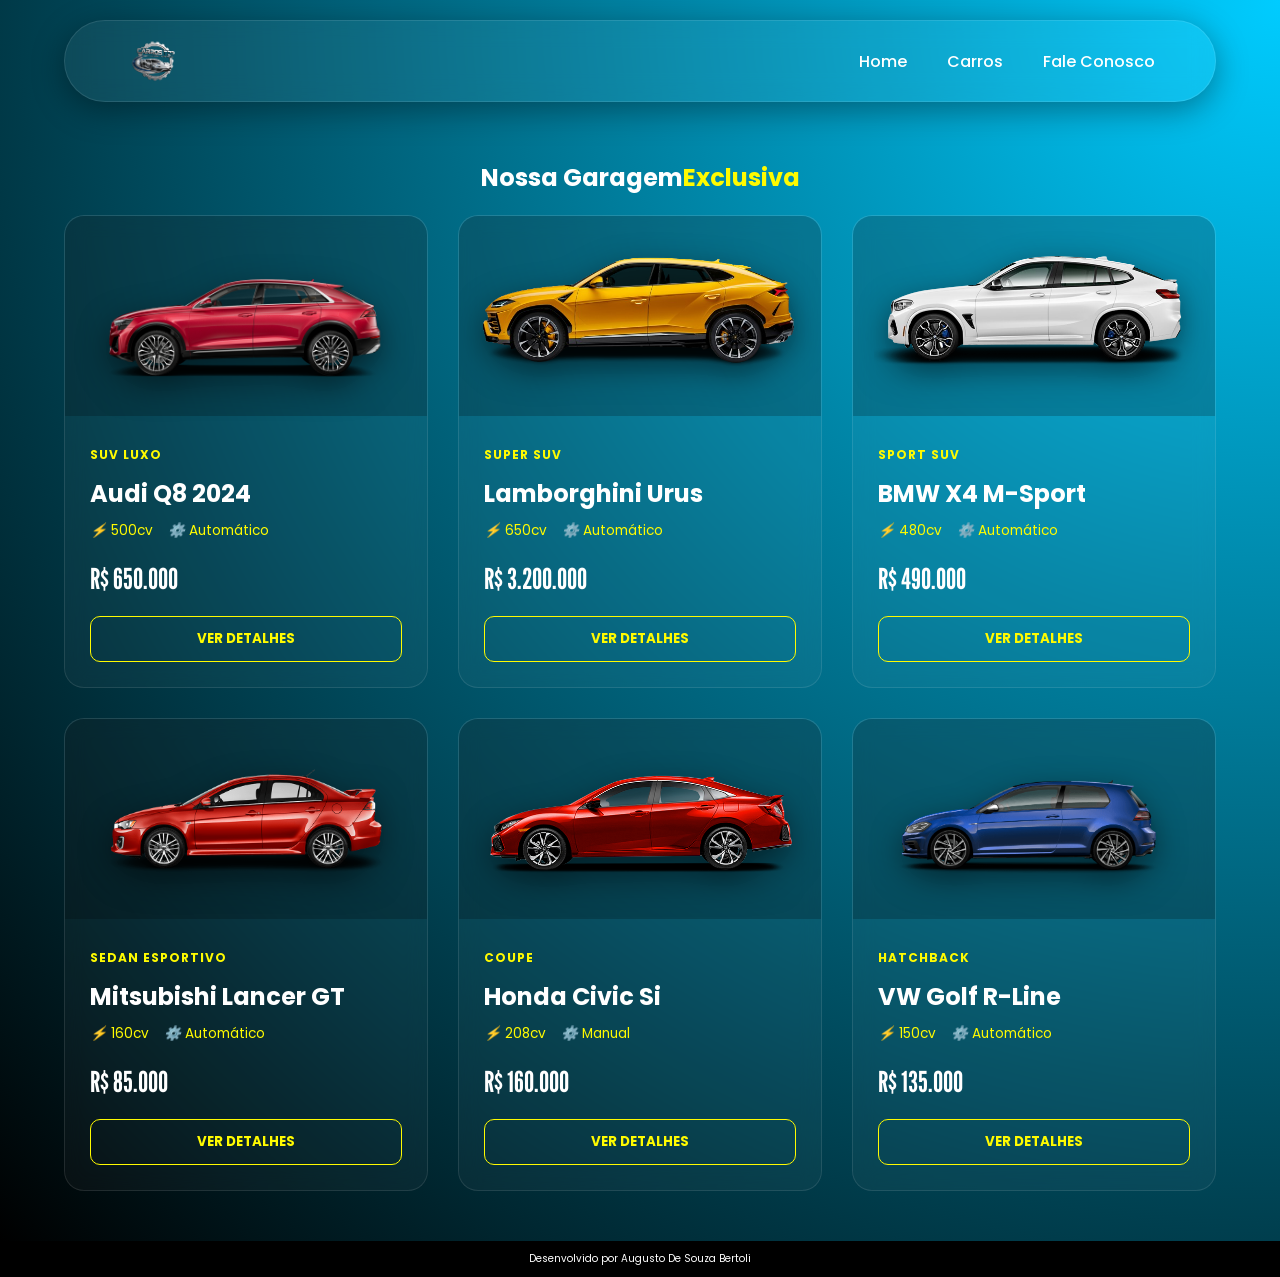
==== pages/cars.html @ ace46319 "Add files via upload" ====
<!DOCTYPE html>
<html lang="pt-br">

<head>
    <meta charset="UTF-8">
    <meta name="viewport" content="width=device-width, initial-scale=1.0">
    <link rel="preconnect" href="https://fonts.googleapis.com">
    <link rel="preconnect" href="https://fonts.gstatic.com" crossorigin>
    <link
        href="https://fonts.googleapis.com/css2?family=Josefin+Sans:ital,wght@0,100..700;1,100..700&family=Poppins:ital,wght@0,100;0,200;0,300;0,400;0,500;0,600;0,700;0,800;0,900;1,100;1,200;1,300;1,400;1,500;1,600;1,700;1,800;1,900&display=swap"
        rel="stylesheet">
    <link rel="preconnect" href="https://fonts.googleapis.com">
    <link rel="preconnect" href="https://fonts.gstatic.com" crossorigin>
    <link
        href="https://fonts.googleapis.com/css2?family=Josefin+Sans:ital,wght@0,100..700;1,100..700&family=League+Gothic&family=Poppins:ital,wght@0,100;0,200;0,300;0,400;0,500;0,600;0,700;0,800;0,900;1,100;1,200;1,300;1,400;1,500;1,600;1,700;1,800;1,900&display=swap"
        rel="stylesheet">
    <link rel="stylesheet" href="../style.css">
    <title>Carros Top</title>
</head>

<body>
    <header>
        <img src="../img/logo.png" alt="logo carros top" class="logo">
        <nav>
            <ul class="links">
                <li><a href="../index.html">Home</a></li>
                <li><a href="cars.html">Carros</a></li>
                <li><a href="#">Fale Conosco</a></li>
            </ul>
        </nav>
    </header>

    <section class="catalog-container">
        <h1 class="title">Nossa Garagem <span>Exclusiva</span></h1>

        <div class="cars-grid">
            <div class="car-card">
                <div class="car-card-img">
                    <img src="../img/audi.png" alt="Audi Q8">
                </div>
                <div class="car-card-content">
                    <span class="category">SUV Luxo</span>
                    <h3>Audi Q8 2024</h3>
                    <div class="specs">
                        <span><i class="icon">⚡</i> 500cv</span>
                        <span><i class="icon">⚙️</i> Automático</span>
                    </div>
                    <p class="price">R$ 650.000</p>
                    <button class="btn-details">Ver Detalhes</button>
                </div>
            </div>

            <div class="car-card">
                <div class="car-card-img">
                    <img src="../img/Lamborghini-Urus.png" alt="Lamborghini Urus">
                </div>
                <div class="car-card-content">
                    <span class="category">Super SUV</span>
                    <h3>Lamborghini Urus</h3>
                    <div class="specs">
                        <span><i class="icon">⚡</i> 650cv</span>
                        <span><i class="icon">⚙️</i> Automático</span>
                    </div>
                    <p class="price">R$ 3.200.000</p>
                    <button class="btn-details">Ver Detalhes</button>
                </div>
            </div>

            <div class="car-card">
                <div class="car-card-img">
                    <img src="../img/BMW-X4M-PNG-Pic.png" alt="BMW X4">
                </div>
                <div class="car-card-content">
                    <span class="category">Sport SUV</span>
                    <h3>BMW X4 M-Sport</h3>
                    <div class="specs">
                        <span><i class="icon">⚡</i> 480cv</span>
                        <span><i class="icon">⚙️</i> Automático</span>
                    </div>
                    <p class="price">R$ 490.000</p>
                    <button class="btn-details">Ver Detalhes</button>
                </div>
            </div>

            <div class="car-card">
                <div class="car-card-img">
                    <img src="../img/lancer.png" alt="Mitsubishi Lancer">
                </div>
                <div class="car-card-content">
                    <span class="category">Sedan Esportivo</span>
                    <h3>Mitsubishi Lancer GT</h3>
                    <div class="specs">
                        <span><i class="icon">⚡</i> 160cv</span>
                        <span><i class="icon">⚙️</i> Automático</span>
                    </div>
                    <p class="price">R$ 85.000</p>
                    <button class="btn-details">Ver Detalhes</button>
                </div>
            </div>

            <div class="car-card">
                <div class="car-card-img">
                    <img src="../img/HONDA_CIVIC.png" alt="Honda Civic">
                </div>
                <div class="car-card-content">
                    <span class="category">Coupe</span>
                    <h3>Honda Civic Si</h3>
                    <div class="specs">
                        <span><i class="icon">⚡</i> 208cv</span>
                        <span><i class="icon">⚙️</i> Manual</span>
                    </div>
                    <p class="price">R$ 160.000</p>
                    <button class="btn-details">Ver Detalhes</button>
                </div>
            </div>

            <div class="car-card">
                <div class="car-card-img">
                    <img src="../img/golf.png" alt="VW Golf">
                </div>
                <div class="car-card-content">
                    <span class="category">Hatchback</span>
                    <h3>VW Golf R-Line</h3>
                    <div class="specs">
                        <span><i class="icon">⚡</i> 150cv</span>
                        <span><i class="icon">⚙️</i> Automático</span>
                    </div>
                    <p class="price">R$ 135.000</p>
                    <button class="btn-details">Ver Detalhes</button>
                </div>
            </div>
        </div>
    </section>

    <footer class="rodape">
        <p>Desenvolvido por Augusto De Souza Bertoli</p>
    </footer>
</body>

</html>
---- style.css ----
@import url(./styles/home.css);
@import url(./styles/cars.css);

* {
    margin: 0;
    padding: 0;
    box-sizing: border-box;
    list-style: none;
    font-family: "Poppins", sans-serif;
}

body {
    background-color: #000;
    color: #fff;
    font-size: 16px;  
}

header {
    position: fixed;
    width: 90vw;
    left: 50%;
    transform: translateX(-50%);
    z-index: 10;
    margin-top: 20px;
    padding: 10px 60px;
    display: flex;
    justify-content: space-between;
    align-items: center;
    background: rgba(255, 255, 255, 0.05);
    backdrop-filter: blur(12px);
    -webkit-backdrop-filter: blur(12px);
    border: 1px solid rgba(255, 255, 255, 0.1);
    border-radius: 50px;
    box-shadow: 0 8px 32px 0 rgba(0, 0, 0, 0.37);

    & .logo {
        width: 60px;
        transition: transform 0.4s cubic-bezier(0.175, 0.885, 0.32, 1.275);
        cursor: pointer;

        &:hover {
            transform: scale(1.1) rotate(-5deg);
        }
    }

    & .links {
        display: flex;
        gap: 40px;
        list-style: none;

        & li {
            position: relative;

            & a {
                text-decoration: none;
                color: #ffffff;
                font-weight: 500;
                transition: 0.3s;
                padding: 8px 0;
                display: block;
            }

            &::after {
                content: '';
                position: absolute;
                bottom: -5px;
                left: 50%;
                width: 0;
                height: 2px;
                background: #fffb00;
                transition: all 0.3s ease;
                transform: translateX(-50%);
                box-shadow: 0 0 10px #fffb00;
            }

            &:hover a {
                color: #fffb00;
            }

            &:hover::after {
                width: 100%;
            }
        }
    }
}

.rodape {
  padding: 10px;
  text-align: center;
  background-color: #000000;
  color: #ffffff;
  font-size: 10px;
}

@media (max-width: 1024px) {

    html,
    body {
        overflow-x: hidden;
    }

    header {
        padding: 10px 20px;
    }

    header .links {
        gap: 15px;
    }

    header .links a {
        font-size: 0.8rem;
    }

    section .list .item {
        display: flex;
        flex-direction: column;
        justify-content: center;
        align-items: center;
    }

    section .list::before {
        display: none;
    }

    section .list .item .car-img {
        position: relative;
        top: auto;
        transform: none;
        width: 100%;
        display: flex;
        justify-content: center;
        margin-bottom: 20px;
    }

    section .list .item .car-img img {
        width: 85%;
        max-width: 350px;
        transform: rotate(0deg);
    }

    section .list .item .content {
        position: relative;
        right: auto;
        width: 100%;
        height: auto;
        align-items: center;
        text-align: center;
    }

    section .list .item .content h2 {
        font-size: 40px;
    }

    section .list .item .content .description {
        text-align: center;
        font-size: 14px;
        max-width: 90%;
    }

    .indicators {
        display: none !important;
    }
}
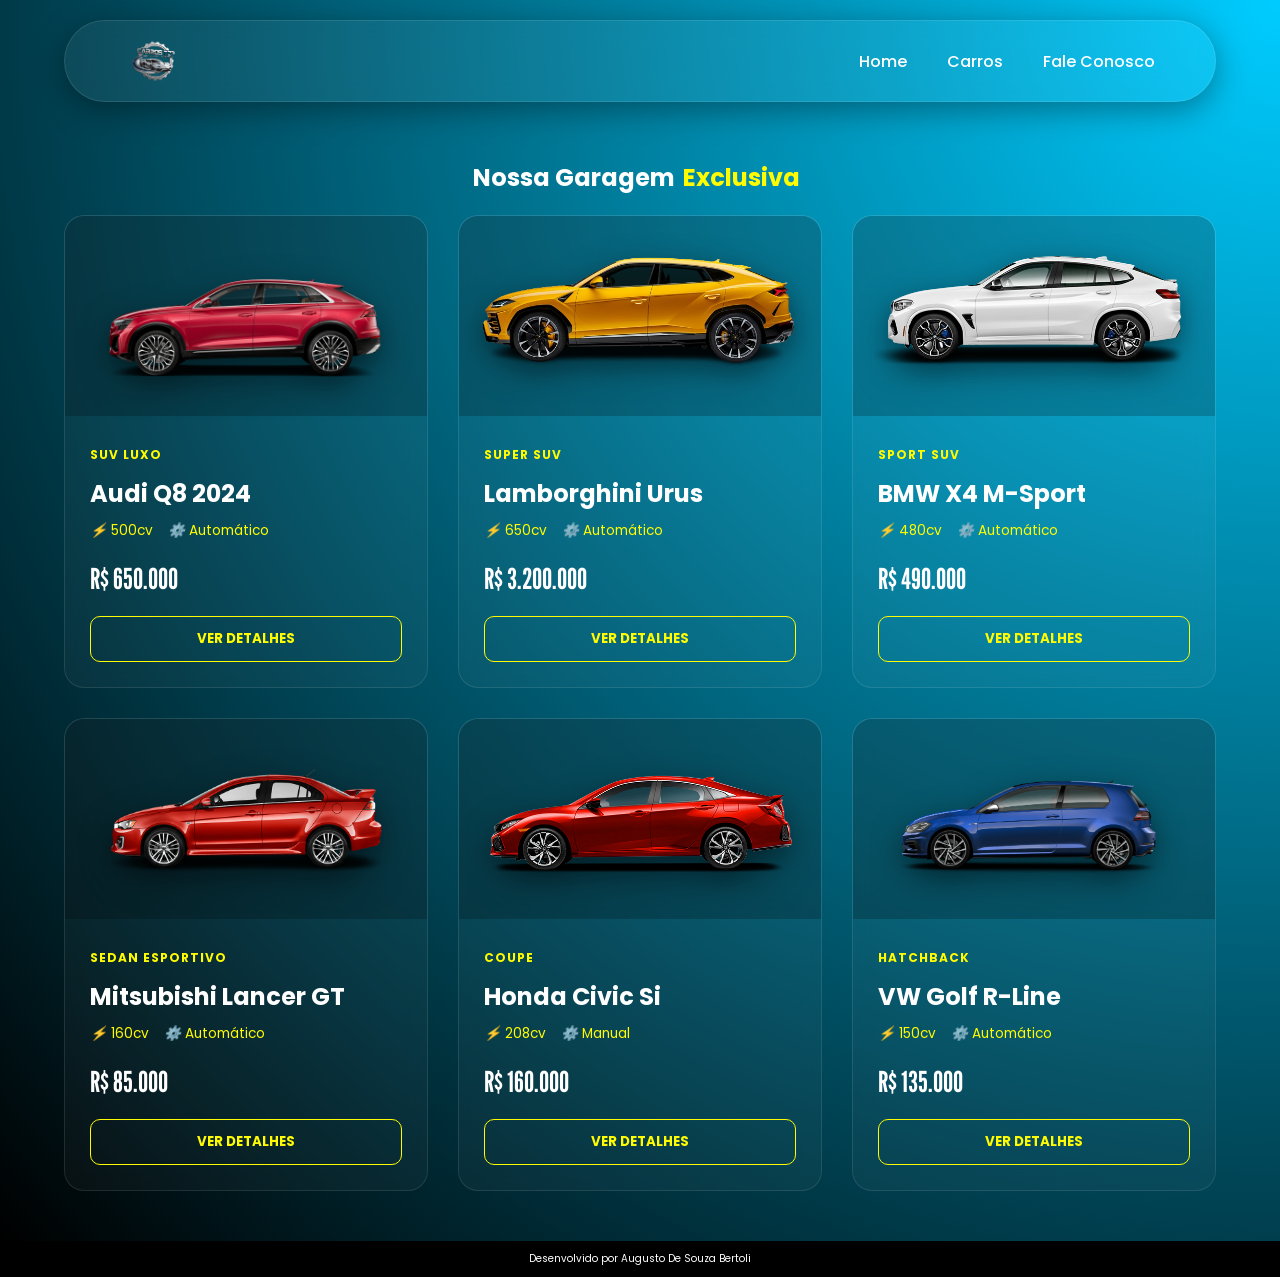
==== commit 1691b6f1: "Add files via upload" ====
--- a/pages/cars.html
+++ b/pages/cars.html
@@ -24,8 +24,8 @@
         <nav>
             <ul class="links">
                 <li><a href="../index.html">Home</a></li>
-                <li><a href="cars.html">Carros</a></li>
-                <li><a href="#">Fale Conosco</a></li>
+                <li><a href="./cars.html">Carros</a></li>
+                <li><a href="./contact.html">Fale Conosco</a></li>
             </ul>
         </nav>
     </header>
--- a/style.css
+++ b/style.css
@@ -1,5 +1,6 @@
 @import url(./styles/home.css);
 @import url(./styles/cars.css);
+@import url(./styles/contact.css);
 
 * {
     margin: 0;
